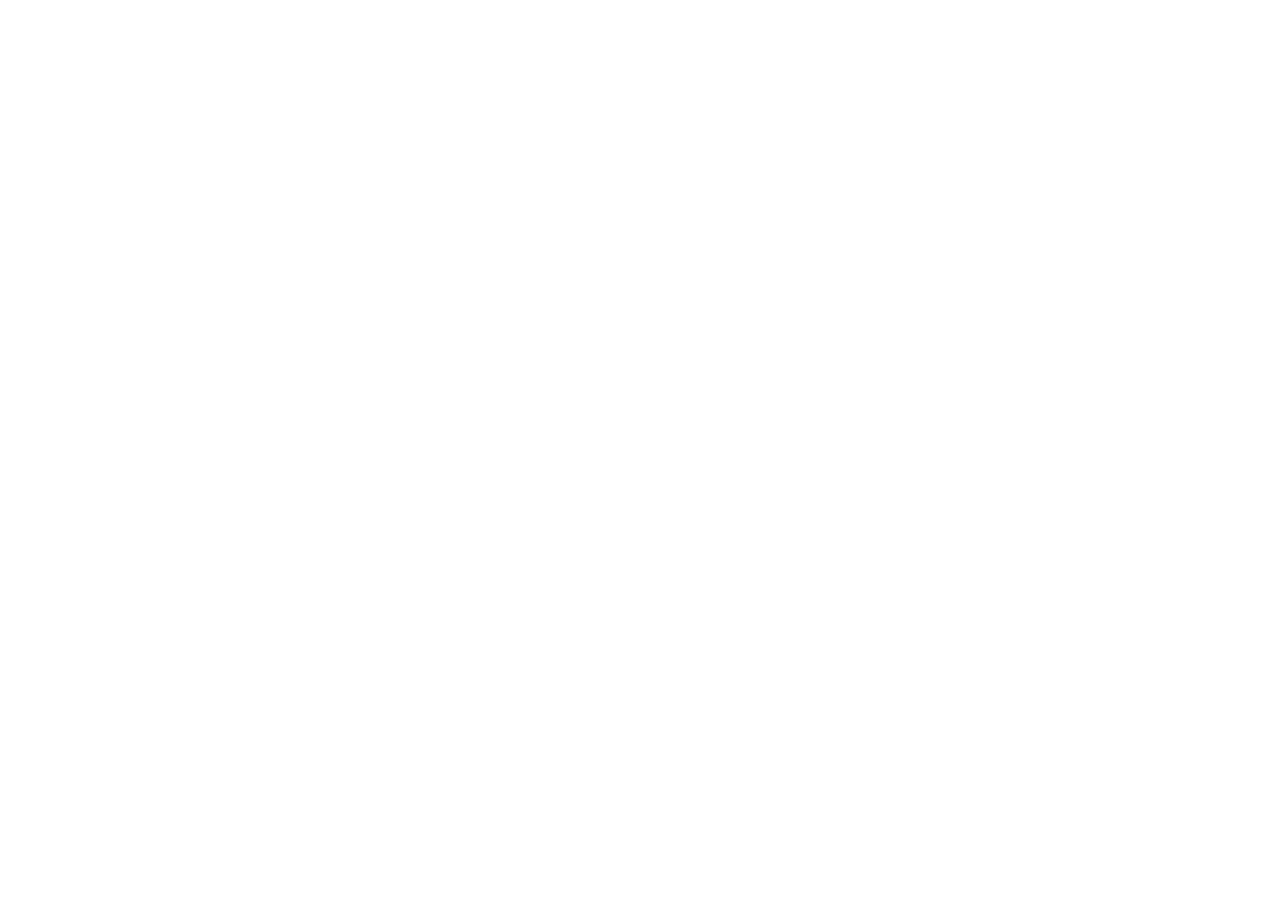
==== index.html @ 94b5a5fe "added normalized css file as well as a style sheet for CSS and including ref links to CSS file in in" ====
<html lang="en">
<head>
    <meta charset="UTF-8">
    <meta name="viewport" content="width=device-width, initial-scale=1.0">
    <title>Photo Gallery</title>
    <link rel="stylesheet" href="css/normalize.css">
    <link rel="stylesheet" href="css/style.css">
</head>
<body>
    

    <script src="js/searchFilter.js"></script>
</body>
</html>
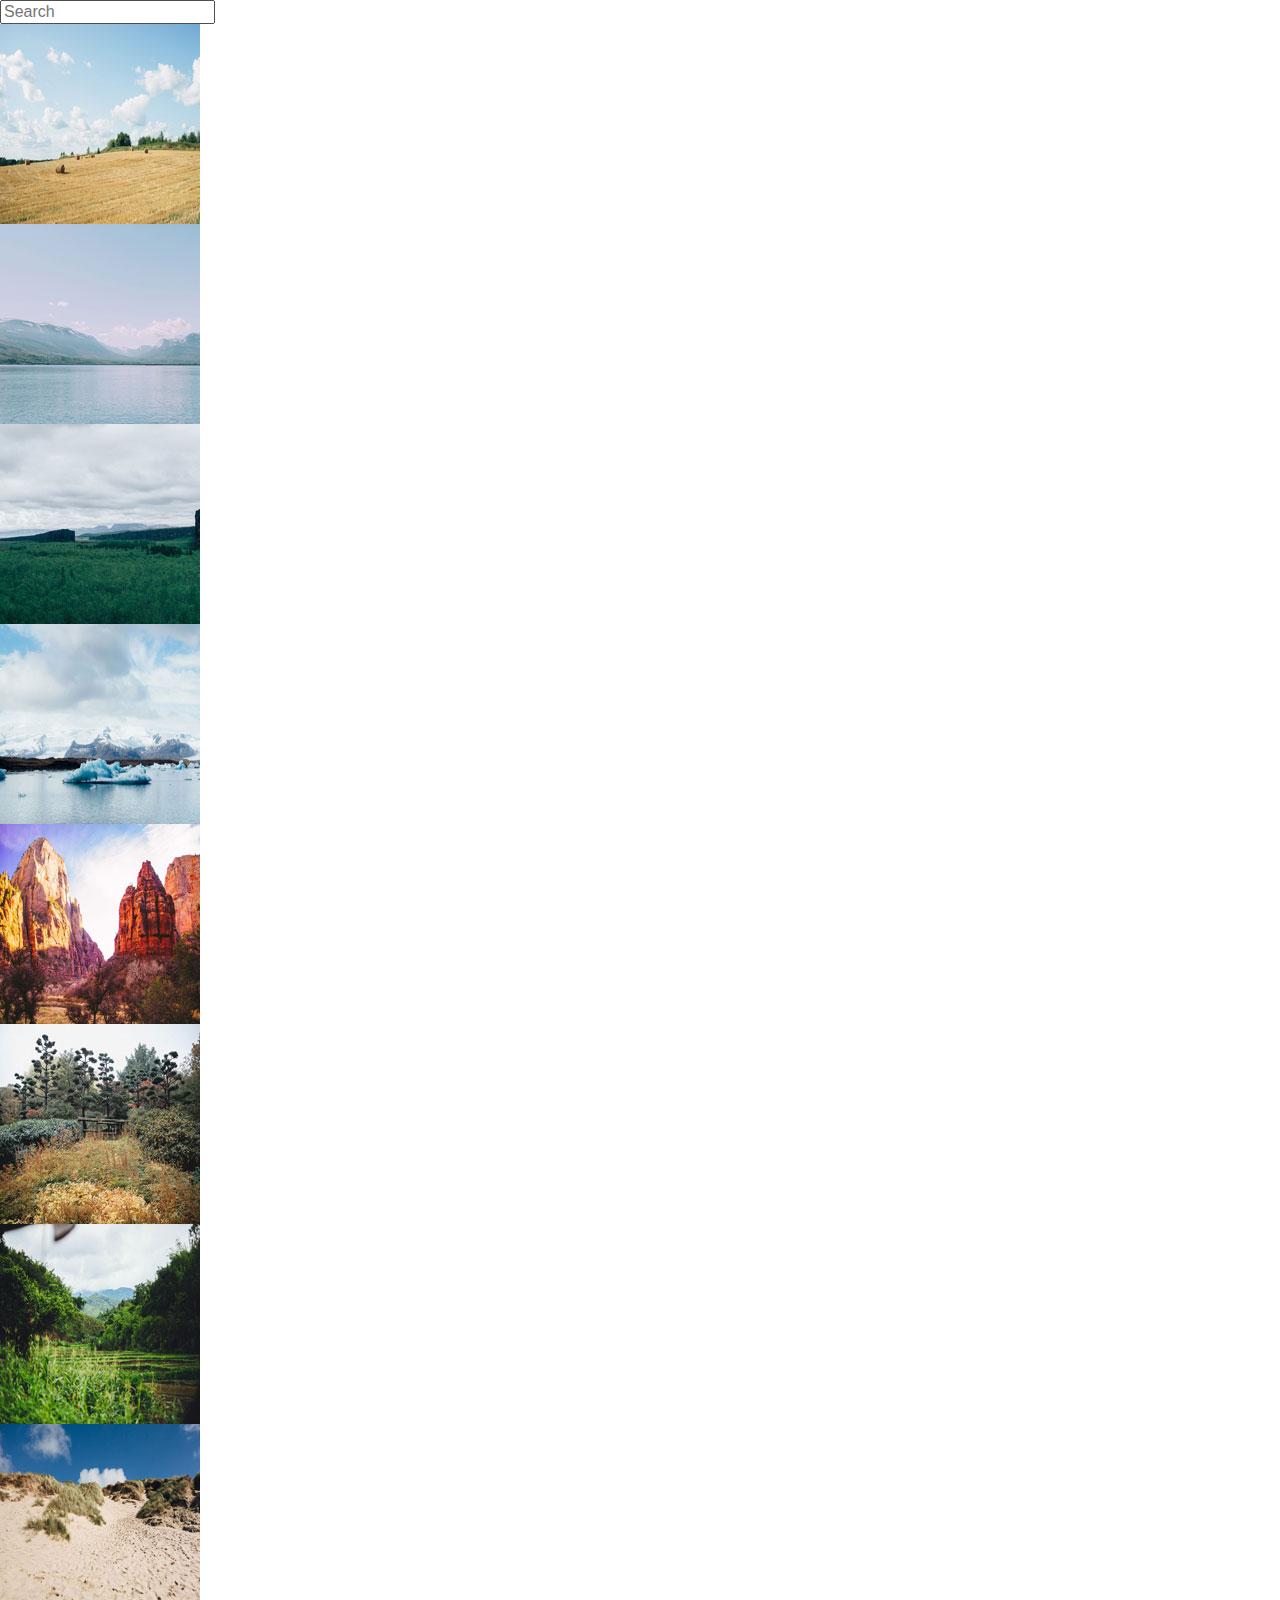
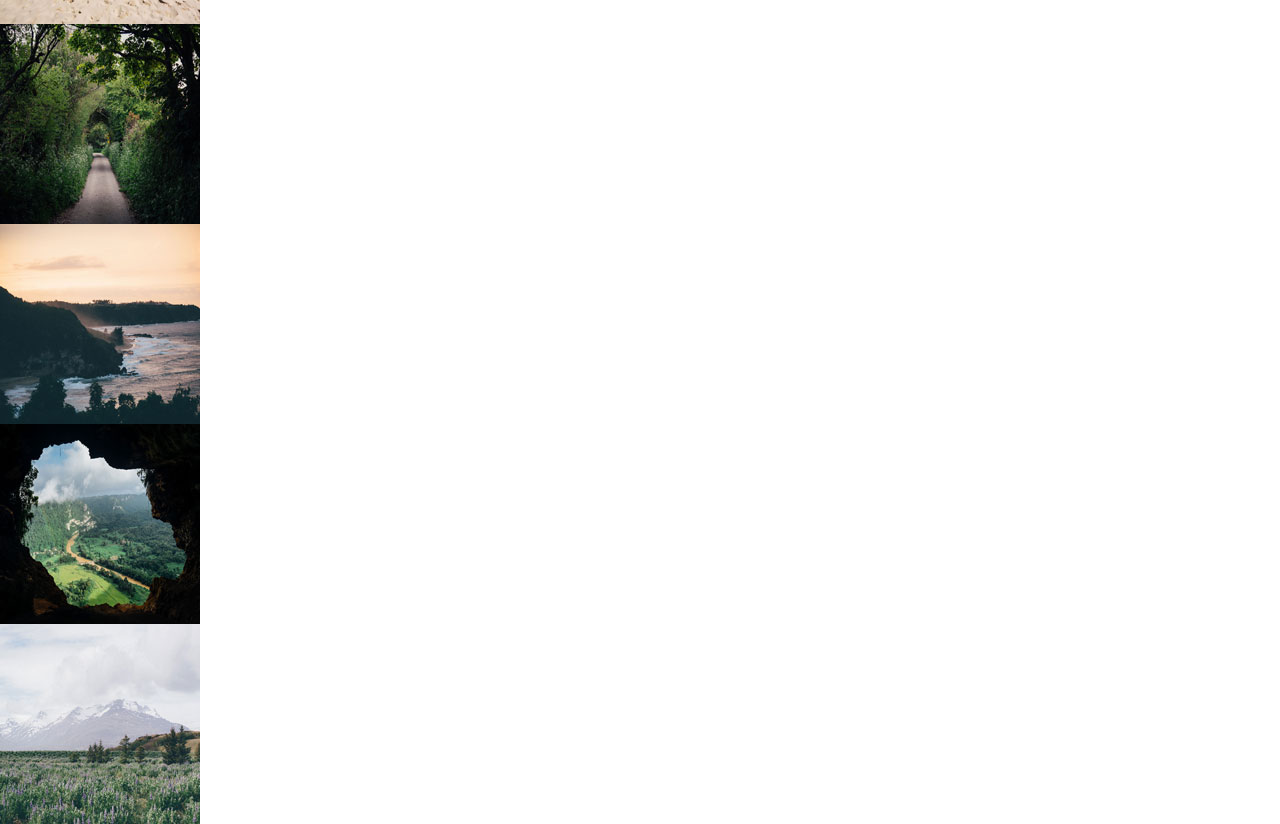
==== commit 5a177123: "added new files for project" ====
--- a/index.html
+++ b/index.html
@@ -5,10 +5,69 @@
     <title>Photo Gallery</title>
     <link rel="stylesheet" href="css/normalize.css">
     <link rel="stylesheet" href="css/style.css">
+    <link rel="stylesheet" href="css/baguetteBox.css">
+
 </head>
 <body>
     
+<main>
+
+    <input type="search" name="search" id="search" placeholder="Search">
+
+<div>
+    <img src="images/thumbnails/01.jpg" alt="Hay Bales" data-caption="I love hay bales. Took this snap on a drive through the countryside past some straw fields.">
+</div>
+
+<div>
+    <img src="images/thumbnails/02.jpg" alt="Lake" data-caption="The lake was so calm today. We had a great view of the snow on the mountains from here.">
+</div>
+
+<div>
+    <img src="images/thumbnails/03.jpg" alt="Canyon" data-caption="I hiked to the top of the mountain and got this picture of the canyon and trees below.">
+</div>
+
+<div>
+    <img src="images/thumbnails/04.jpg" alt="Iceberg" data-caption="It was amazing to see an iceberg up close, it was so cold but didn’t snow today.">
+</div>
+
+<div>
+    <img src="images/thumbnails/05.jpg" alt="Desert" data-caption="The red cliffs were beautiful. It was really hot in the desert but we did a lot of walking through the canyons.">
+</div>
+
+<div>
+    <img src="images/thumbnails/06.jpg" alt="Fall" data-caption="Fall is coming, I love when the leaves on the trees start to change color.">
+</div>
+
+<div>
+    <img src="images/thumbnails/07.jpg" alt="Plantation" data-caption="I drove past this plantation yesterday, everything is so green!">
+</div>
+
+<div>
+    <img src="images/thumbnails/08.jpg" alt="Dunes" data-caption="My summer vacation to the Oregon Coast. I love the sandy dunes!">
+</div>
+
+<div>
+    <img src="images/thumbnails/09.jpg" alt="Countryside Lane" data-caption="We enjoyed a quiet stroll down this countryside lane.">
+</div>
+
+<div>
+    <img src="images/thumbnails/10.jpg" alt="Sunset" data-caption="Sunset at the coast! The sky turned a lovely shade of orange.">
+</div>
+
+<div>
+    <img src="images/thumbnails/11.jpg" alt="Cave" data-caption="I did a tour of a cave today and the view of the landscape below was breathtaking.">
+</div>
+
+<div>
+    <img src="images/thumbnails/12.jpg" alt="Bluebells" data-caption="I walked through this meadow of bluebells and got a good view of the snow on the mountain before the fog came in.">
+</div>
+
+</main>
+
 
     <script src="js/searchFilter.js"></script>
+    <script src="js/baguetteBox.js" async></script>
+    <script src="js/app.js"></script>
+
 </body>
 </html>--- a/css/baguetteBox.css
+++ b/css/baguetteBox.css
@@ -0,0 +1,198 @@
+/*!
+ * baguetteBox.js
+ * @author  feimosi
+ * @version 1.11.1
+ * @url https://github.com/feimosi/baguetteBox.js
+ */
+ #baguetteBox-overlay {
+    display: none;
+    opacity: 0;
+    position: fixed;
+    overflow: hidden;
+    top: 0;
+    left: 0;
+    width: 100%;
+    height: 100%;
+    z-index: 1000000;
+    background-color: #222;
+    background-color: rgba(0, 0, 0, 0.8);
+    -webkit-transition: opacity .5s ease;
+    transition: opacity .5s ease; }
+    #baguetteBox-overlay.visible {
+      opacity: 1; }
+    #baguetteBox-overlay .full-image {
+      display: inline-block;
+      position: relative;
+      width: 100%;
+      height: 100%;
+      text-align: center; }
+      #baguetteBox-overlay .full-image figure {
+        display: inline;
+        margin: 0;
+        height: 100%; }
+      #baguetteBox-overlay .full-image img {
+        display: inline-block;
+        width: auto;
+        height: auto;
+        max-height: 100%;
+        max-width: 100%;
+        vertical-align: middle;
+        -webkit-box-shadow: 0 0 8px rgba(0, 0, 0, 0.6);
+           -moz-box-shadow: 0 0 8px rgba(0, 0, 0, 0.6);
+                box-shadow: 0 0 8px rgba(0, 0, 0, 0.6); }
+      #baguetteBox-overlay .full-image figcaption {
+        display: block;
+        position: absolute;
+        bottom: 0;
+        width: 100%;
+        text-align: center;
+        line-height: 1.8;
+        white-space: normal;
+        color: #ccc;
+        background-color: #000;
+        background-color: rgba(0, 0, 0, 0.6);
+        font-family: sans-serif; }
+      #baguetteBox-overlay .full-image:before {
+        content: "";
+        display: inline-block;
+        height: 50%;
+        width: 1px;
+        margin-right: -1px; }
+  
+  #baguetteBox-slider {
+    position: absolute;
+    left: 0;
+    top: 0;
+    height: 100%;
+    width: 100%;
+    white-space: nowrap;
+    -webkit-transition: left .4s ease, -webkit-transform .4s ease;
+    transition: left .4s ease, -webkit-transform .4s ease;
+    transition: left .4s ease, transform .4s ease;
+    transition: left .4s ease, transform .4s ease, -webkit-transform .4s ease, -moz-transform .4s ease; }
+    #baguetteBox-slider.bounce-from-right {
+      -webkit-animation: bounceFromRight .4s ease-out;
+              animation: bounceFromRight .4s ease-out; }
+    #baguetteBox-slider.bounce-from-left {
+      -webkit-animation: bounceFromLeft .4s ease-out;
+              animation: bounceFromLeft .4s ease-out; }
+  
+  @-webkit-keyframes bounceFromRight {
+    0% {
+      margin-left: 0; }
+    50% {
+      margin-left: -30px; }
+    100% {
+      margin-left: 0; } }
+  
+  @keyframes bounceFromRight {
+    0% {
+      margin-left: 0; }
+    50% {
+      margin-left: -30px; }
+    100% {
+      margin-left: 0; } }
+  
+  @-webkit-keyframes bounceFromLeft {
+    0% {
+      margin-left: 0; }
+    50% {
+      margin-left: 30px; }
+    100% {
+      margin-left: 0; } }
+  
+  @keyframes bounceFromLeft {
+    0% {
+      margin-left: 0; }
+    50% {
+      margin-left: 30px; }
+    100% {
+      margin-left: 0; } }
+  
+  .baguetteBox-button#next-button, .baguetteBox-button#previous-button {
+    top: 50%;
+    top: calc(50% - 30px);
+    width: 44px;
+    height: 60px; }
+  
+  .baguetteBox-button {
+    position: absolute;
+    cursor: pointer;
+    outline: none;
+    padding: 0;
+    margin: 0;
+    border: 0;
+    -moz-border-radius: 15%;
+         border-radius: 15%;
+    background-color: #323232;
+    background-color: rgba(50, 50, 50, 0.5);
+    color: #ddd;
+    font: 1.6em sans-serif;
+    -webkit-transition: background-color .4s ease;
+    transition: background-color .4s ease; }
+    .baguetteBox-button:focus, .baguetteBox-button:hover {
+      background-color: rgba(50, 50, 50, 0.9); }
+    .baguetteBox-button#next-button {
+      right: 2%; }
+    .baguetteBox-button#previous-button {
+      left: 2%; }
+    .baguetteBox-button#close-button {
+      top: 20px;
+      right: 2%;
+      right: calc(2% + 6px);
+      width: 30px;
+      height: 30px; }
+    .baguetteBox-button svg {
+      position: absolute;
+      left: 0;
+      top: 0; }
+  
+  /*
+      Preloader
+      Borrowed from http://tobiasahlin.com/spinkit/
+  */
+  .baguetteBox-spinner {
+    width: 40px;
+    height: 40px;
+    display: inline-block;
+    position: absolute;
+    top: 50%;
+    left: 50%;
+    margin-top: -20px;
+    margin-left: -20px; }
+  
+  .baguetteBox-double-bounce1,
+  .baguetteBox-double-bounce2 {
+    width: 100%;
+    height: 100%;
+    -moz-border-radius: 50%;
+         border-radius: 50%;
+    background-color: #fff;
+    opacity: .6;
+    position: absolute;
+    top: 0;
+    left: 0;
+    -webkit-animation: bounce 2s infinite ease-in-out;
+            animation: bounce 2s infinite ease-in-out; }
+  
+  .baguetteBox-double-bounce2 {
+    -webkit-animation-delay: -1s;
+            animation-delay: -1s; }
+  
+  @-webkit-keyframes bounce {
+    0%, 100% {
+      -webkit-transform: scale(0);
+              transform: scale(0); }
+    50% {
+      -webkit-transform: scale(1);
+              transform: scale(1); } }
+  
+  @keyframes bounce {
+    0%, 100% {
+      -webkit-transform: scale(0);
+         -moz-transform: scale(0);
+              transform: scale(0); }
+    50% {
+      -webkit-transform: scale(1);
+         -moz-transform: scale(1);
+              transform: scale(1); } }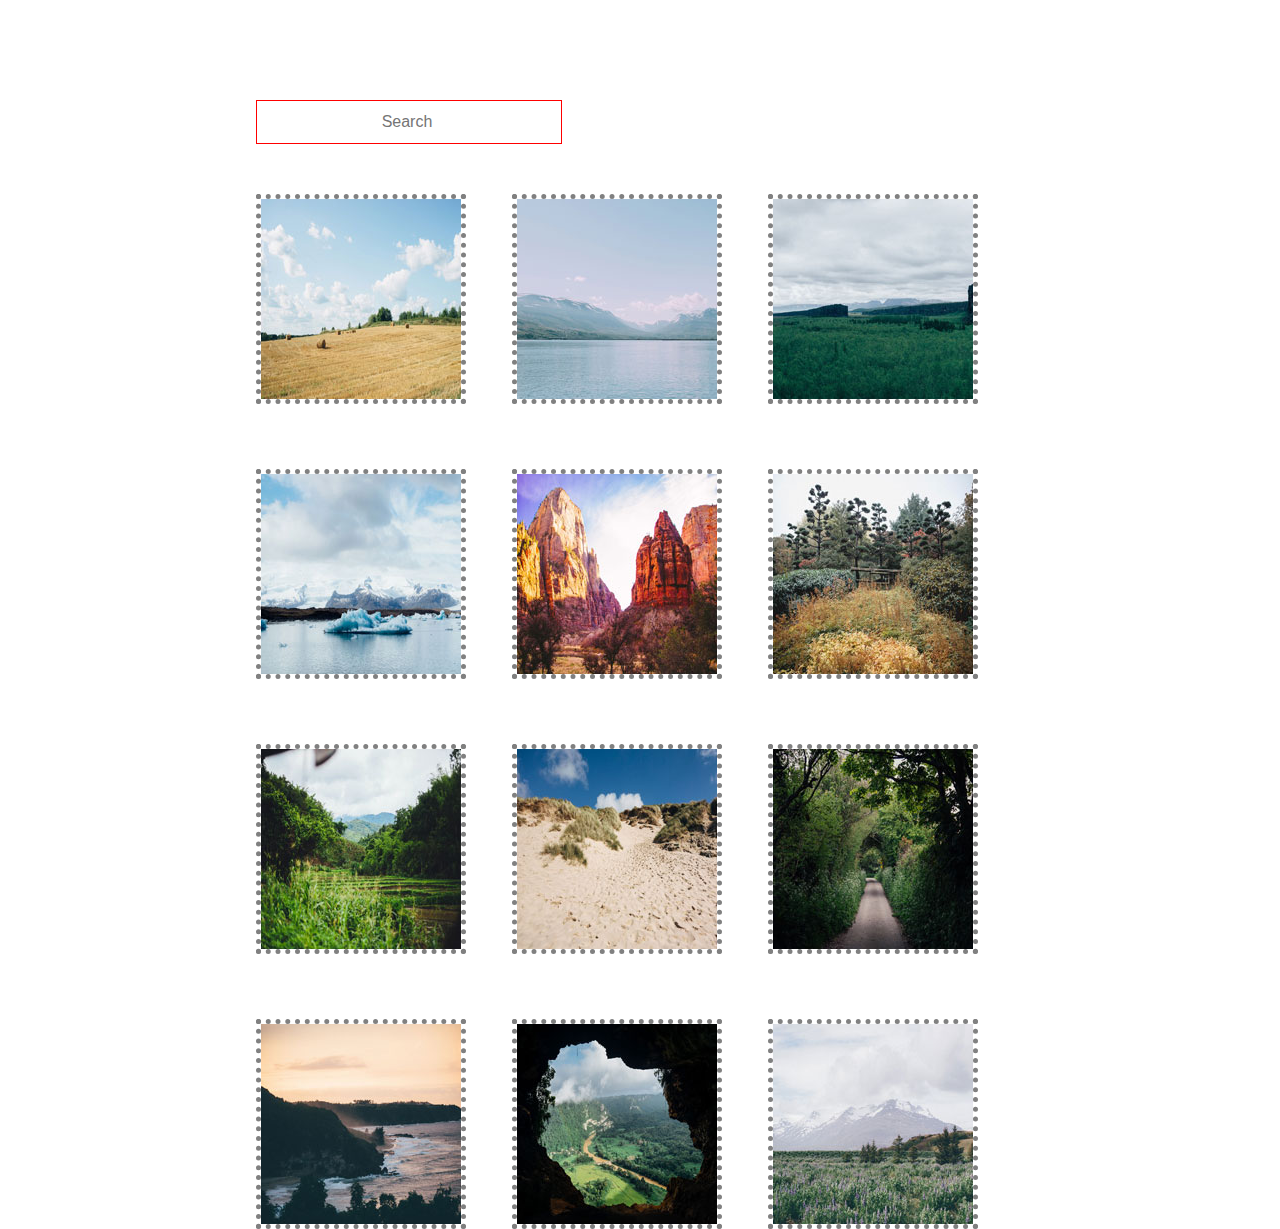
==== commit ad5cf3cf: "searched & grid system working at different screen sizes... Remaining: centered search box & baguett" ====
--- a/index.html
+++ b/index.html
@@ -14,59 +14,60 @@
 
     <input type="search" name="search" id="search" placeholder="Search">
 
-<div>
-    <img src="images/thumbnails/01.jpg" alt="Hay Bales" data-caption="I love hay bales. Took this snap on a drive through the countryside past some straw fields.">
+<div class='gallery'>
+    <div>
+        <img src="images/thumbnails/01.jpg" alt="Hay Bales" data-caption="I love hay bales. Took this snap on a drive through the countryside past some straw fields.">
+    </div>
+
+    <div>
+        <img src="images/thumbnails/02.jpg" alt="Lake" data-caption="The lake was so calm today. We had a great view of the snow on the mountains from here.">
+    </div>
+
+    <div>
+        <img src="images/thumbnails/03.jpg" alt="Canyon" data-caption="I hiked to the top of the mountain and got this picture of the canyon and trees below.">
+    </div>
+
+    <div>
+        <img src="images/thumbnails/04.jpg" alt="Iceberg" data-caption="It was amazing to see an iceberg up close, it was so cold but didn’t snow today.">
+    </div>
+
+    <div>
+        <img src="images/thumbnails/05.jpg" alt="Desert" data-caption="The red cliffs were beautiful. It was really hot in the desert but we did a lot of walking through the canyons.">
+    </div>
+
+    <div>
+        <img src="images/thumbnails/06.jpg" alt="Fall" data-caption="Fall is coming, I love when the leaves on the trees start to change color.">
+    </div>
+
+    <div>
+        <img src="images/thumbnails/07.jpg" alt="Plantation" data-caption="I drove past this plantation yesterday, everything is so green!">
+    </div>
+
+    <div>
+        <img src="images/thumbnails/08.jpg" alt="Dunes" data-caption="My summer vacation to the Oregon Coast. I love the sandy dunes!">
+    </div>
+
+    <div>
+        <img src="images/thumbnails/09.jpg" alt="Countryside Lane" data-caption="We enjoyed a quiet stroll down this countryside lane.">
+    </div>
+
+    <div>
+        <img src="images/thumbnails/10.jpg" alt="Sunset" data-caption="Sunset at the coast! The sky turned a lovely shade of orange.">
+    </div>
+
+    <div>
+        <img src="images/thumbnails/11.jpg" alt="Cave" data-caption="I did a tour of a cave today and the view of the landscape below was breathtaking.">
+    </div>
+
+    <div>
+        <img src="images/thumbnails/12.jpg" alt="Bluebells" data-caption="I walked through this meadow of bluebells and got a good view of the snow on the mountain before the fog came in.">
+    </div>
 </div>
-
-<div>
-    <img src="images/thumbnails/02.jpg" alt="Lake" data-caption="The lake was so calm today. We had a great view of the snow on the mountains from here.">
-</div>
-
-<div>
-    <img src="images/thumbnails/03.jpg" alt="Canyon" data-caption="I hiked to the top of the mountain and got this picture of the canyon and trees below.">
-</div>
-
-<div>
-    <img src="images/thumbnails/04.jpg" alt="Iceberg" data-caption="It was amazing to see an iceberg up close, it was so cold but didn’t snow today.">
-</div>
-
-<div>
-    <img src="images/thumbnails/05.jpg" alt="Desert" data-caption="The red cliffs were beautiful. It was really hot in the desert but we did a lot of walking through the canyons.">
-</div>
-
-<div>
-    <img src="images/thumbnails/06.jpg" alt="Fall" data-caption="Fall is coming, I love when the leaves on the trees start to change color.">
-</div>
-
-<div>
-    <img src="images/thumbnails/07.jpg" alt="Plantation" data-caption="I drove past this plantation yesterday, everything is so green!">
-</div>
-
-<div>
-    <img src="images/thumbnails/08.jpg" alt="Dunes" data-caption="My summer vacation to the Oregon Coast. I love the sandy dunes!">
-</div>
-
-<div>
-    <img src="images/thumbnails/09.jpg" alt="Countryside Lane" data-caption="We enjoyed a quiet stroll down this countryside lane.">
-</div>
-
-<div>
-    <img src="images/thumbnails/10.jpg" alt="Sunset" data-caption="Sunset at the coast! The sky turned a lovely shade of orange.">
-</div>
-
-<div>
-    <img src="images/thumbnails/11.jpg" alt="Cave" data-caption="I did a tour of a cave today and the view of the landscape below was breathtaking.">
-</div>
-
-<div>
-    <img src="images/thumbnails/12.jpg" alt="Bluebells" data-caption="I walked through this meadow of bluebells and got a good view of the snow on the mountain before the fog came in.">
-</div>
-
 </main>
 
 
     <script src="js/searchFilter.js"></script>
-    <script src="js/baguetteBox.js" async></script>
+    <script src="js/baguetteBox.js"></script>
     <script src="js/app.js"></script>
 
 </body>
--- a/css/style.css
+++ b/css/style.css
@@ -0,0 +1,48 @@
+
+main {
+    margin-left: 20%;
+    margin-right: 20%;
+}
+
+.gallery {
+    display: grid;
+    grid-template-columns: 1fr 1fr 1fr 1fr;
+    row-gap: 65px;
+    /* column-gap: 35px; */
+}
+
+#search {
+    margin-top: 100px;
+    margin-bottom: 50px;
+    justify-content: center;
+    text-align: center;
+    width: 300px;
+    height: 40px;
+    vertical-align: center;
+    border: 1px solid red;
+}
+
+img {
+    border: 5px dotted grey;
+}
+
+@media only screen and (max-width: 1400px) {
+    .gallery {
+        grid-template-columns: 1fr 1fr 1fr;
+  }
+
+}
+
+@media only screen and (max-width: 1050px) {
+    .gallery {
+        grid-template-columns: 1fr 1fr;
+  }
+
+}
+
+@media only screen and (max-width: 720px) {
+    .gallery {
+        grid-template-columns: 1fr;
+  }
+
+}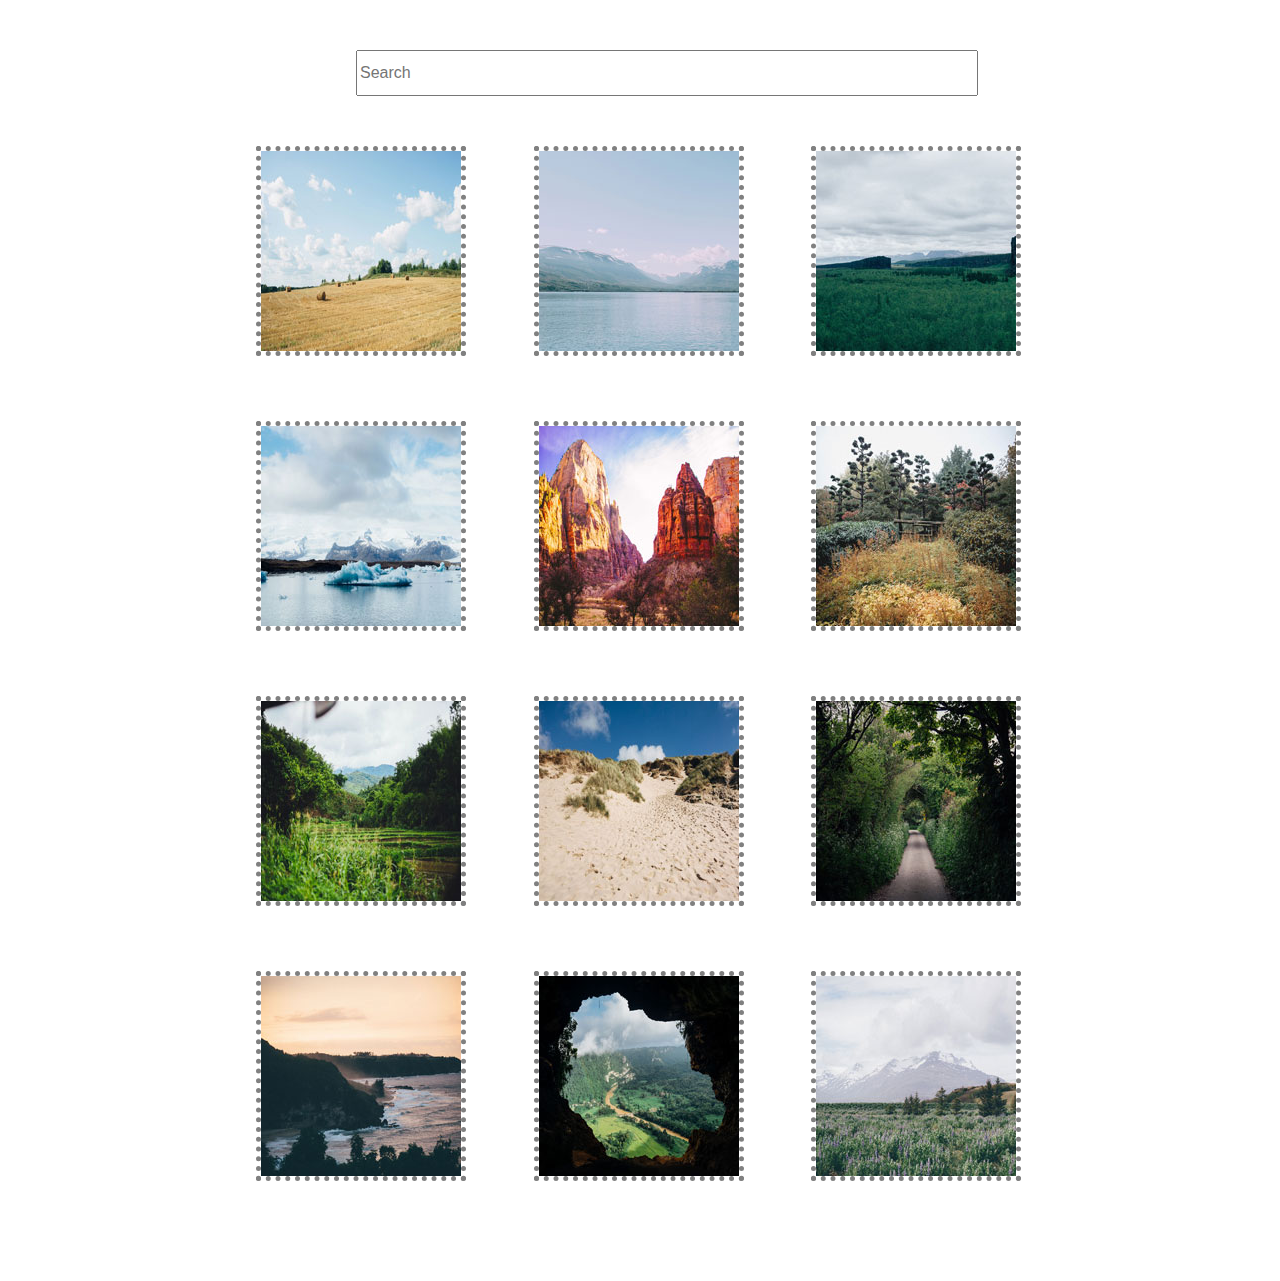
==== commit 27b77445: "search aligned, just now need pop-up for baguette function" ====
--- a/index.html
+++ b/index.html
@@ -12,57 +12,57 @@
     
 <main>
 
-    <input type="search" name="search" id="search" placeholder="Search">
+    <input type="search" name="search" id="search" placeholder="Search" class='center'>
 
-<div class='gallery'>
-    <div>
-        <img src="images/thumbnails/01.jpg" alt="Hay Bales" data-caption="I love hay bales. Took this snap on a drive through the countryside past some straw fields.">
+    <div class='gallery'>
+        <div>
+            <img src="images/thumbnails/01.jpg" alt="Hay Bales" data-caption="I love hay bales. Took this snap on a drive through the countryside past some straw fields." id='brdr'>
+        </div>
+
+        <div>
+            <img src="images/thumbnails/02.jpg" alt="Lake" data-caption="The lake was so calm today. We had a great view of the snow on the mountains from here.">
+        </div>
+
+        <div>
+            <img src="images/thumbnails/03.jpg" alt="Canyon" data-caption="I hiked to the top of the mountain and got this picture of the canyon and trees below.">
+        </div>
+
+        <div>
+            <img src="images/thumbnails/04.jpg" alt="Iceberg" data-caption="It was amazing to see an iceberg up close, it was so cold but didn’t snow today.">
+        </div>
+
+        <div>
+            <img src="images/thumbnails/05.jpg" alt="Desert" data-caption="The red cliffs were beautiful. It was really hot in the desert but we did a lot of walking through the canyons.">
+        </div>
+
+        <div>
+            <img src="images/thumbnails/06.jpg" alt="Fall" data-caption="Fall is coming, I love when the leaves on the trees start to change color.">
+        </div>
+
+        <div>
+            <img src="images/thumbnails/07.jpg" alt="Plantation" data-caption="I drove past this plantation yesterday, everything is so green!">
+        </div>
+
+        <div>
+            <img src="images/thumbnails/08.jpg" alt="Dunes" data-caption="My summer vacation to the Oregon Coast. I love the sandy dunes!">
+        </div>
+
+        <div>
+            <img src="images/thumbnails/09.jpg" alt="Countryside Lane" data-caption="We enjoyed a quiet stroll down this countryside lane.">
+        </div>
+
+        <div>
+            <img src="images/thumbnails/10.jpg" alt="Sunset" data-caption="Sunset at the coast! The sky turned a lovely shade of orange.">
+        </div>
+
+        <div>
+            <img src="images/thumbnails/11.jpg" alt="Cave" data-caption="I did a tour of a cave today and the view of the landscape below was breathtaking.">
+        </div>
+
+        <div>
+            <img src="images/thumbnails/12.jpg" alt="Bluebells" data-caption="I walked through this meadow of bluebells and got a good view of the snow on the mountain before the fog came in.">
+        </div>
     </div>
-
-    <div>
-        <img src="images/thumbnails/02.jpg" alt="Lake" data-caption="The lake was so calm today. We had a great view of the snow on the mountains from here.">
-    </div>
-
-    <div>
-        <img src="images/thumbnails/03.jpg" alt="Canyon" data-caption="I hiked to the top of the mountain and got this picture of the canyon and trees below.">
-    </div>
-
-    <div>
-        <img src="images/thumbnails/04.jpg" alt="Iceberg" data-caption="It was amazing to see an iceberg up close, it was so cold but didn’t snow today.">
-    </div>
-
-    <div>
-        <img src="images/thumbnails/05.jpg" alt="Desert" data-caption="The red cliffs were beautiful. It was really hot in the desert but we did a lot of walking through the canyons.">
-    </div>
-
-    <div>
-        <img src="images/thumbnails/06.jpg" alt="Fall" data-caption="Fall is coming, I love when the leaves on the trees start to change color.">
-    </div>
-
-    <div>
-        <img src="images/thumbnails/07.jpg" alt="Plantation" data-caption="I drove past this plantation yesterday, everything is so green!">
-    </div>
-
-    <div>
-        <img src="images/thumbnails/08.jpg" alt="Dunes" data-caption="My summer vacation to the Oregon Coast. I love the sandy dunes!">
-    </div>
-
-    <div>
-        <img src="images/thumbnails/09.jpg" alt="Countryside Lane" data-caption="We enjoyed a quiet stroll down this countryside lane.">
-    </div>
-
-    <div>
-        <img src="images/thumbnails/10.jpg" alt="Sunset" data-caption="Sunset at the coast! The sky turned a lovely shade of orange.">
-    </div>
-
-    <div>
-        <img src="images/thumbnails/11.jpg" alt="Cave" data-caption="I did a tour of a cave today and the view of the landscape below was breathtaking.">
-    </div>
-
-    <div>
-        <img src="images/thumbnails/12.jpg" alt="Bluebells" data-caption="I walked through this meadow of bluebells and got a good view of the snow on the mountain before the fog came in.">
-    </div>
-</div>
 </main>
 
 
--- a/css/style.css
+++ b/css/style.css
@@ -1,5 +1,5 @@
 
-main {
+body {
     margin-left: 20%;
     margin-right: 20%;
 }
@@ -8,18 +8,23 @@
     display: grid;
     grid-template-columns: 1fr 1fr 1fr 1fr;
     row-gap: 65px;
-    /* column-gap: 35px; */
+    column-gap: 65px;
+    padding-bottom: 100px;
+
+}
+
+.center {
+    place-items: center;
 }
 
 #search {
-    margin-top: 100px;
+    margin-top: 50px;
     margin-bottom: 50px;
-    justify-content: center;
     text-align: center;
-    width: 300px;
+    min-width: 150px;
+    width: 80%;
     height: 40px;
-    vertical-align: center;
-    border: 1px solid red;
+    margin-left: 100px
 }
 
 img {
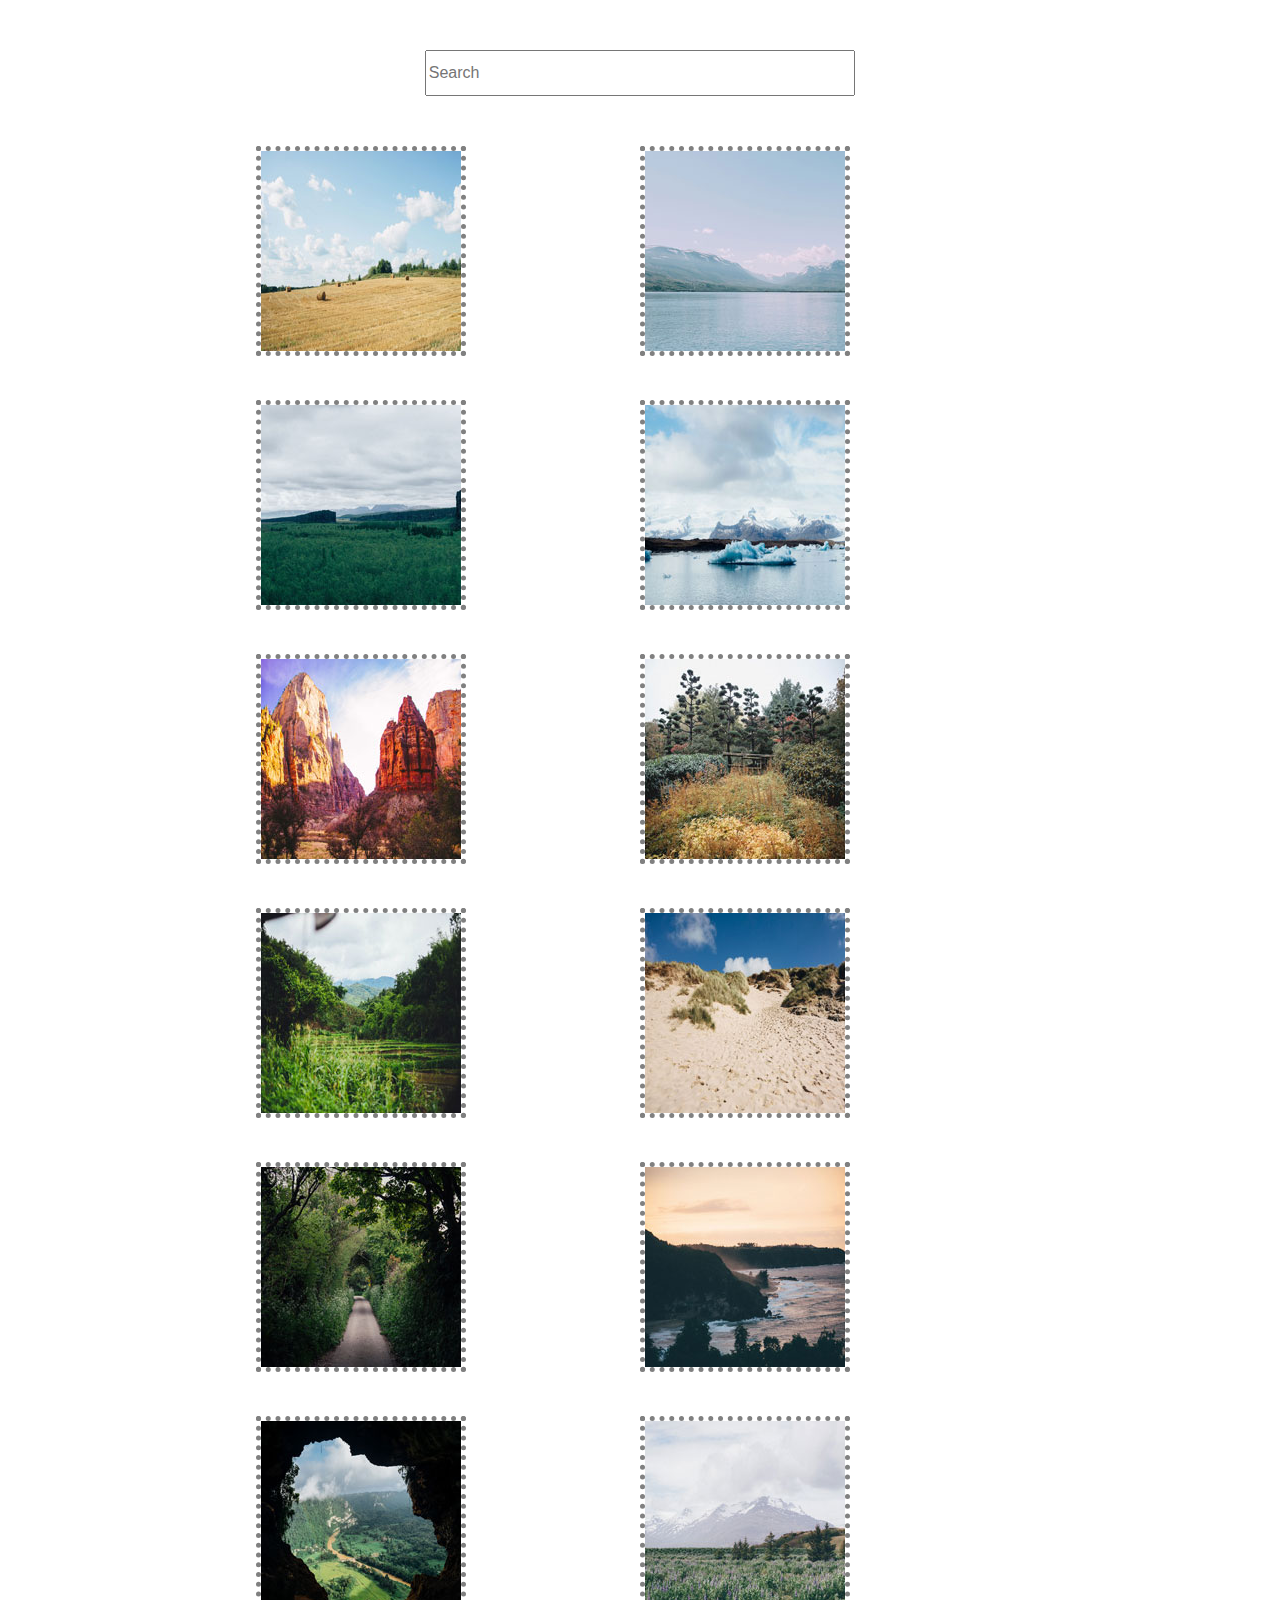
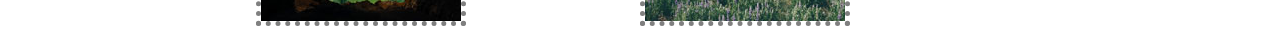
==== commit 26f189c2: "fixed html type document" ====
--- a/index.html
+++ b/index.html
@@ -1,3 +1,4 @@
+<!DOCTYPE html>
 <html lang="en">
 <head>
     <meta charset="UTF-8">
@@ -16,52 +17,77 @@
 
     <div class='gallery'>
         <div>
-            <img src="images/thumbnails/01.jpg" alt="Hay Bales" data-caption="I love hay bales. Took this snap on a drive through the countryside past some straw fields." id='brdr'>
+            <a href='images/01.jpg' data-caption="I love hay bales. Took this snap on a drive through the countryside past some straw fields.">
+            <img src="images/thumbnails/01.jpg" alt="Hay Bales">
+            </a>
         </div>
 
         <div>
-            <img src="images/thumbnails/02.jpg" alt="Lake" data-caption="The lake was so calm today. We had a great view of the snow on the mountains from here.">
+            <a href='images/02.jpg' data-caption="The lake was so calm today. We had a great view of the snow on the mountains from here.">
+            <img src="images/thumbnails/02.jpg" alt="Lake">
+            </a>
         </div>
 
         <div>
-            <img src="images/thumbnails/03.jpg" alt="Canyon" data-caption="I hiked to the top of the mountain and got this picture of the canyon and trees below.">
+            <a href='images/03.jpg' data-caption="I hiked to the top of the mountain and got this picture of the canyon and trees below.">
+            <img src="images/thumbnails/03.jpg" alt="Canyon">
+            </a>
         </div>
 
         <div>
-            <img src="images/thumbnails/04.jpg" alt="Iceberg" data-caption="It was amazing to see an iceberg up close, it was so cold but didn’t snow today.">
+            <a href='images/04.jpg' data-caption="It was amazing to see an iceberg up close, it was so cold but didn’t snow today.">
+            <img src="images/thumbnails/04.jpg" alt="Iceberg">
+            </a>
         </div>
 
         <div>
-            <img src="images/thumbnails/05.jpg" alt="Desert" data-caption="The red cliffs were beautiful. It was really hot in the desert but we did a lot of walking through the canyons.">
+            <a href='images/05.jpg' data-caption="The red cliffs were beautiful. It was really hot in the desert but we did a lot of walking through the canyons.">
+            <img src="images/thumbnails/05.jpg" alt="Desert">
+            </a>
         </div>
 
         <div>
-            <img src="images/thumbnails/06.jpg" alt="Fall" data-caption="Fall is coming, I love when the leaves on the trees start to change color.">
+            <a href='images/06.jpg' data-caption="Fall is coming, I love when the leaves on the trees start to change color.">
+            <img src="images/thumbnails/06.jpg" alt="Fall">
+            </a>
         </div>
 
         <div>
-            <img src="images/thumbnails/07.jpg" alt="Plantation" data-caption="I drove past this plantation yesterday, everything is so green!">
+            <a href='images/07.jpg' data-caption="I drove past this plantation yesterday, everything is so green!">
+            <img src="images/thumbnails/07.jpg" alt="Plantation">
+            </a>
         </div>
 
         <div>
-            <img src="images/thumbnails/08.jpg" alt="Dunes" data-caption="My summer vacation to the Oregon Coast. I love the sandy dunes!">
+            <a href='images/08.jpg' data-caption="My summer vacation to the Oregon Coast. I love the sandy dunes!">
+            <img src="images/thumbnails/08.jpg" alt="Dunes">
+            </a>
         </div>
 
         <div>
-            <img src="images/thumbnails/09.jpg" alt="Countryside Lane" data-caption="We enjoyed a quiet stroll down this countryside lane.">
+            <a href='images/09.jpg' data-caption="We enjoyed a quiet stroll down this countryside lane.">
+            <img src="images/thumbnails/09.jpg" alt="Countryside Lane">
+            </a>
         </div>
 
         <div>
-            <img src="images/thumbnails/10.jpg" alt="Sunset" data-caption="Sunset at the coast! The sky turned a lovely shade of orange.">
+            <a href='images/10.jpg' data-caption="Sunset at the coast! The sky turned a lovely shade of orange.">
+            <img src="images/thumbnails/10.jpg" alt="Sunset">
+            </a>
         </div>
 
         <div>
-            <img src="images/thumbnails/11.jpg" alt="Cave" data-caption="I did a tour of a cave today and the view of the landscape below was breathtaking.">
+            <a href='images/11.jpg' data-caption="I did a tour of a cave today and the view of the landscape below was breathtaking.">
+            <img src="images/thumbnails/11.jpg" alt="Cave">
+            </a>
         </div>
 
         <div>
-            <img src="images/thumbnails/12.jpg" alt="Bluebells" data-caption="I walked through this meadow of bluebells and got a good view of the snow on the mountain before the fog came in.">
+            <a href='images/12.jpg' data-caption="I walked through this meadow of bluebells and got a good view of the snow on the mountain before the fog came in.">
+            <img src="images/thumbnails/12.jpg" alt="Bluebells">
+            </a>
         </div>
+
     </div>
 </main>
 
--- a/css/style.css
+++ b/css/style.css
@@ -6,11 +6,8 @@
 
 .gallery {
     display: grid;
-    grid-template-columns: 1fr 1fr 1fr 1fr;
-    row-gap: 65px;
-    column-gap: 65px;
-    padding-bottom: 100px;
-
+    grid-template-columns: repeat(auto-fit, minmax(265px, 1fr));
+    row-gap: 40px;
 }
 
 .center {
@@ -18,36 +15,14 @@
 }
 
 #search {
-    margin-top: 50px;
-    margin-bottom: 50px;
+    display: block;
+    margin: 50px auto;
     text-align: center;
-    min-width: 150px;
-    width: 80%;
+    min-width: 175px;
+    width: 55%;
     height: 40px;
-    margin-left: 100px
 }
 
 img {
     border: 5px dotted grey;
-}
-
-@media only screen and (max-width: 1400px) {
-    .gallery {
-        grid-template-columns: 1fr 1fr 1fr;
-  }
-
-}
-
-@media only screen and (max-width: 1050px) {
-    .gallery {
-        grid-template-columns: 1fr 1fr;
-  }
-
-}
-
-@media only screen and (max-width: 720px) {
-    .gallery {
-        grid-template-columns: 1fr;
-  }
-
 }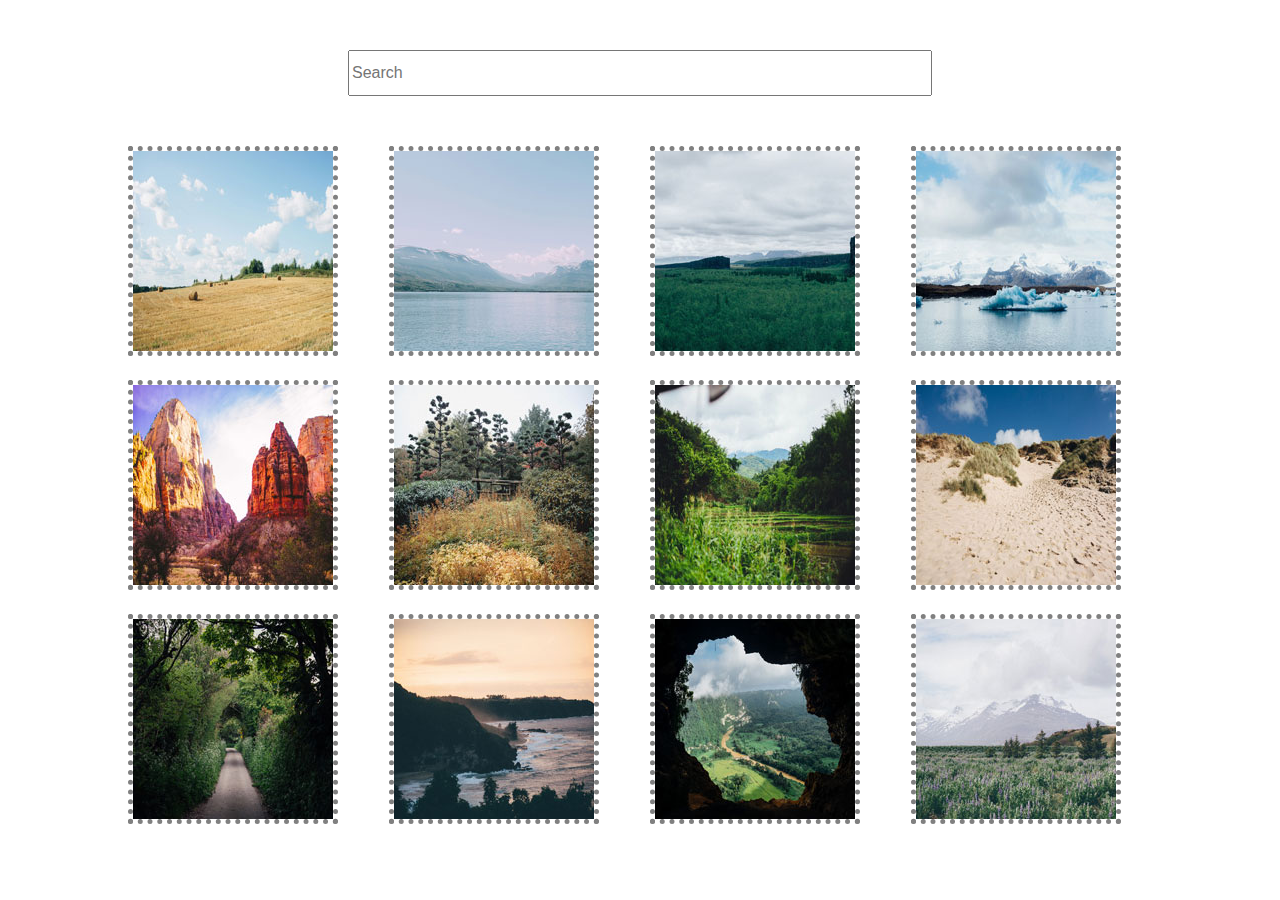
==== commit 01eee437: "removed the div html photos from page and created arrays and functions to insert them into the docum" ====
--- a/index.html
+++ b/index.html
@@ -16,77 +16,7 @@
     <input type="search" name="search" id="search" placeholder="Search" class='center'>
 
     <div class='gallery'>
-        <div>
-            <a href='images/01.jpg' data-caption="I love hay bales. Took this snap on a drive through the countryside past some straw fields.">
-            <img src="images/thumbnails/01.jpg" alt="Hay Bales">
-            </a>
-        </div>
 
-        <div>
-            <a href='images/02.jpg' data-caption="The lake was so calm today. We had a great view of the snow on the mountains from here.">
-            <img src="images/thumbnails/02.jpg" alt="Lake">
-            </a>
-        </div>
-
-        <div>
-            <a href='images/03.jpg' data-caption="I hiked to the top of the mountain and got this picture of the canyon and trees below.">
-            <img src="images/thumbnails/03.jpg" alt="Canyon">
-            </a>
-        </div>
-
-        <div>
-            <a href='images/04.jpg' data-caption="It was amazing to see an iceberg up close, it was so cold but didn’t snow today.">
-            <img src="images/thumbnails/04.jpg" alt="Iceberg">
-            </a>
-        </div>
-
-        <div>
-            <a href='images/05.jpg' data-caption="The red cliffs were beautiful. It was really hot in the desert but we did a lot of walking through the canyons.">
-            <img src="images/thumbnails/05.jpg" alt="Desert">
-            </a>
-        </div>
-
-        <div>
-            <a href='images/06.jpg' data-caption="Fall is coming, I love when the leaves on the trees start to change color.">
-            <img src="images/thumbnails/06.jpg" alt="Fall">
-            </a>
-        </div>
-
-        <div>
-            <a href='images/07.jpg' data-caption="I drove past this plantation yesterday, everything is so green!">
-            <img src="images/thumbnails/07.jpg" alt="Plantation">
-            </a>
-        </div>
-
-        <div>
-            <a href='images/08.jpg' data-caption="My summer vacation to the Oregon Coast. I love the sandy dunes!">
-            <img src="images/thumbnails/08.jpg" alt="Dunes">
-            </a>
-        </div>
-
-        <div>
-            <a href='images/09.jpg' data-caption="We enjoyed a quiet stroll down this countryside lane.">
-            <img src="images/thumbnails/09.jpg" alt="Countryside Lane">
-            </a>
-        </div>
-
-        <div>
-            <a href='images/10.jpg' data-caption="Sunset at the coast! The sky turned a lovely shade of orange.">
-            <img src="images/thumbnails/10.jpg" alt="Sunset">
-            </a>
-        </div>
-
-        <div>
-            <a href='images/11.jpg' data-caption="I did a tour of a cave today and the view of the landscape below was breathtaking.">
-            <img src="images/thumbnails/11.jpg" alt="Cave">
-            </a>
-        </div>
-
-        <div>
-            <a href='images/12.jpg' data-caption="I walked through this meadow of bluebells and got a good view of the snow on the mountain before the fog came in.">
-            <img src="images/thumbnails/12.jpg" alt="Bluebells">
-            </a>
-        </div>
 
     </div>
 </main>
--- a/css/style.css
+++ b/css/style.css
@@ -1,13 +1,14 @@
-
-body {
-    margin-left: 20%;
-    margin-right: 20%;
-}
-
 .gallery {
     display: grid;
-    grid-template-columns: repeat(auto-fit, minmax(265px, 1fr));
-    row-gap: 40px;
+    grid-template-columns: repeat(auto-fit, minmax(210px, 1fr));
+    row-gap: 20px;
+    column-gap: 20px;
+    /* max-width switched between 85-90% to pixel based to ensure no more then 4 columns on higher screen sizes*/
+    max-width: 1024px;
+    margin: 0 auto;
+    /*adding padding so smaller screen sizes wouldn't feel too bunched on margins */
+    padding-left: 5%;
+    padding-right: 5%;
 }
 
 .center {
@@ -19,10 +20,17 @@
     margin: 50px auto;
     text-align: center;
     min-width: 175px;
-    width: 55%;
+    width: 45%;
     height: 40px;
 }
 
 img {
     border: 5px dotted grey;
-}+    max-width: 100%;
+}
+
+@media only screen and (max-width: 550px) {
+    .gallery {
+        margin-left: 23%;
+    }
+  }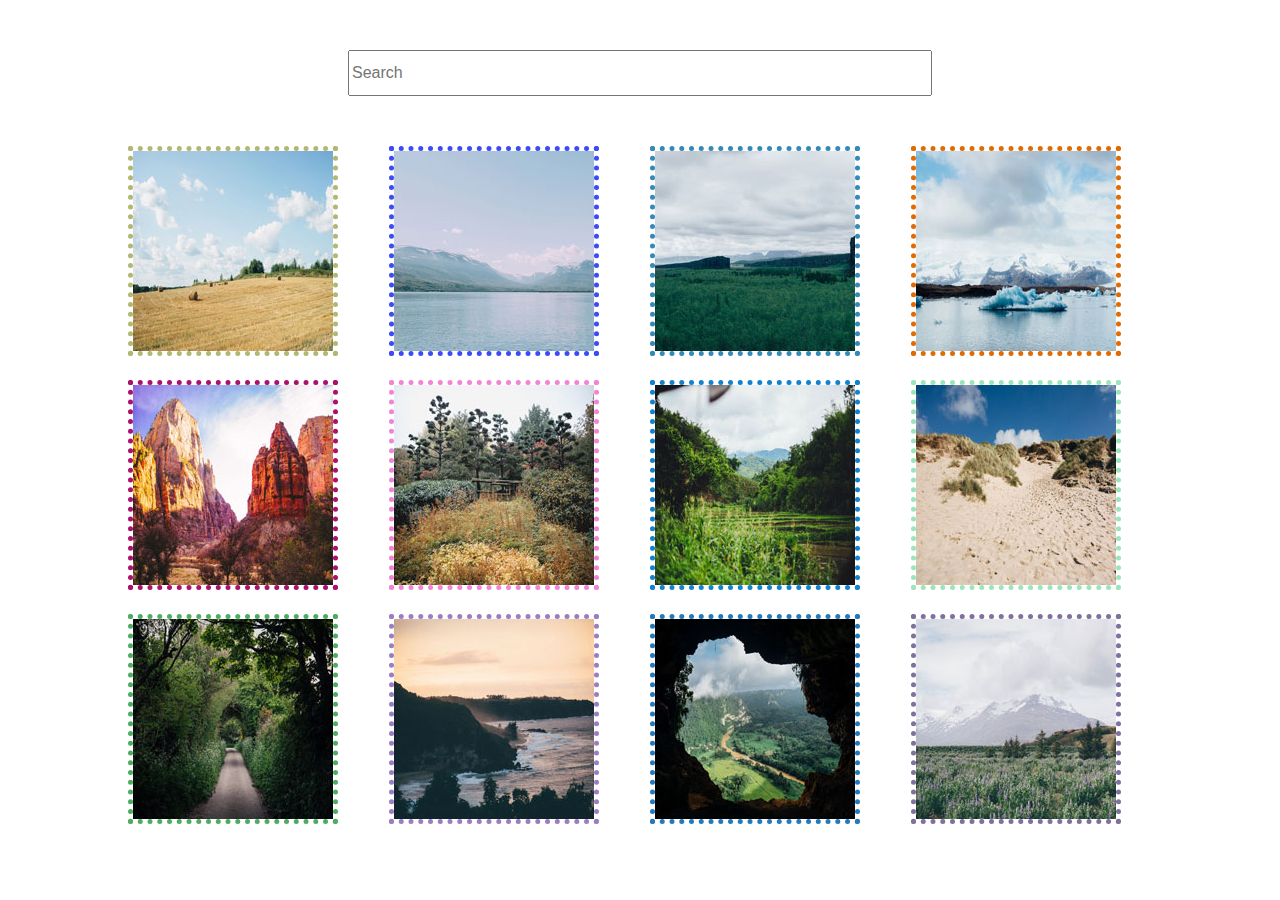
==== commit 9b2554e5: "fixed search, after creating JS to load page it wasn't functioning as data-caption wasn't being decl" ====
--- a/index.html
+++ b/index.html
@@ -21,7 +21,7 @@
     </div>
 </main>
 
-
+    <script src="js/insert.js"></script>
     <script src="js/searchFilter.js"></script>
     <script src="js/baguetteBox.js"></script>
     <script src="js/app.js"></script>
--- a/css/style.css
+++ b/css/style.css
@@ -25,7 +25,7 @@
 }
 
 img {
-    border: 5px dotted grey;
+    /* border: 5px dotted grey; */
     max-width: 100%;
 }
 
